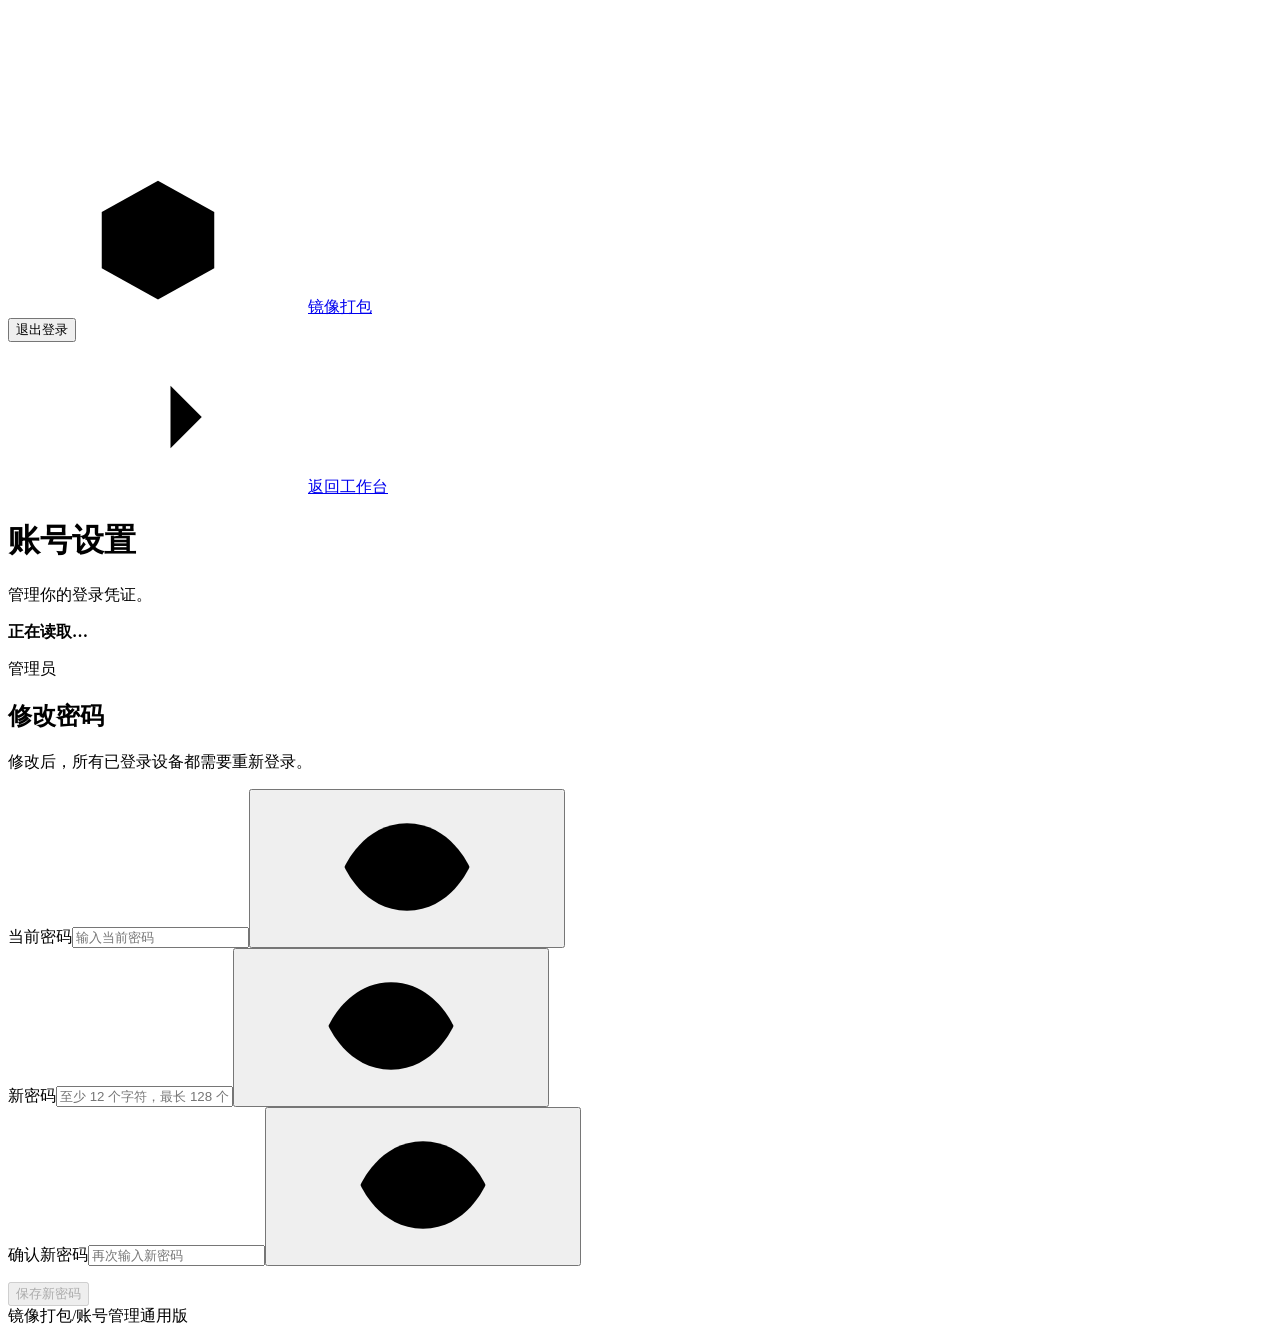
==== design/account.html @ 54722edd "Add NAS workbench preview with authentication and automated GHCR publishing" ====
<!doctype html>
<html lang="zh-CN"><head><meta charset="utf-8"><meta name="viewport" content="width=device-width,initial-scale=1"><meta name="color-scheme" content="light"><title>账号设置 · 镜像打包</title><link rel="stylesheet" href="/studio.css"><link rel="stylesheet" href="/auth.css"><script src="/auth-client.js" defer></script><script src="/session.js" defer></script><script src="/account.js" defer></script></head>
<body><svg class="icon-definitions" aria-hidden="true"><defs><symbol id="a-box" viewBox="0 0 24 24"><path d="m12 3 9 5v9l-9 5-9-5V8l9-5Z"/><path d="m3 8 9 5 9-5m-9 5v9M7.5 5.5l9 5v4"/></symbol><symbol id="a-eye" viewBox="0 0 24 24"><path d="M2 12s3-7 10-7 10 7 10 7-3 7-10 7S2 12 2 12Z"/><circle cx="12" cy="12" r="3"/></symbol><symbol id="a-arrow" viewBox="0 0 24 24"><path d="M5 12h14m-5-5 5 5-5 5"/></symbol></defs></svg>
<header class="app-header"><div class="header-inner"><a class="brand" href="/"><span class="brand-mark"><svg class="icon"><use href="#a-box"/></svg></span>镜像打包</a><div class="header-end"><button class="text-button" type="button" data-logout>退出登录</button></div></div></header>
<main class="account-main"><div class="account-heading"><a class="account-back" href="/"><svg class="icon"><use href="#a-arrow"/></svg>返回工作台</a><h1>账号设置</h1><p>管理你的登录凭证。</p></div><section class="account-panel" aria-label="管理员账号"><div class="account-identity"><span class="account-avatar" data-account-avatar></span><div><strong data-account-name>正在读取…</strong><p>管理员</p></div></div>
<form id="password-form" class="password-form"><h2>修改密码</h2><p>修改后，所有已登录设备都需要重新登录。</p>
<div class="auth-field"><label for="current-password">当前密码</label><span class="password-wrap"><input id="current-password" name="current_password" type="password" placeholder="输入当前密码" autocomplete="current-password" maxlength="128" required><button class="password-toggle" type="button" data-password-target="current-password" aria-label="显示当前密码" aria-pressed="false"><svg class="icon"><use href="#a-eye"/></svg></button></span></div>
<div class="auth-field"><label for="new-password">新密码</label><span class="password-wrap"><input id="new-password" name="new_password" type="password" placeholder="至少 12 个字符，最长 128 个字符" autocomplete="new-password" minlength="12" maxlength="128" required><button class="password-toggle" type="button" data-password-target="new-password" aria-label="显示新密码" aria-pressed="false"><svg class="icon"><use href="#a-eye"/></svg></button></span></div>
<div class="auth-field"><label for="confirm-password">确认新密码</label><span class="password-wrap"><input id="confirm-password" name="confirm_password" type="password" placeholder="再次输入新密码" autocomplete="new-password" minlength="12" maxlength="128" required><button class="password-toggle" type="button" data-password-target="confirm-password" aria-label="显示确认密码" aria-pressed="false"><svg class="icon"><use href="#a-eye"/></svg></button></span></div>
<p class="auth-message" id="password-message" role="alert"></p><button class="primary-button auth-submit" id="password-submit" type="submit" disabled>保存新密码</button></form></section><footer><span>镜像打包<span class="footer-separator">/</span>账号管理</span><span>通用版</span></footer></main></body></html>
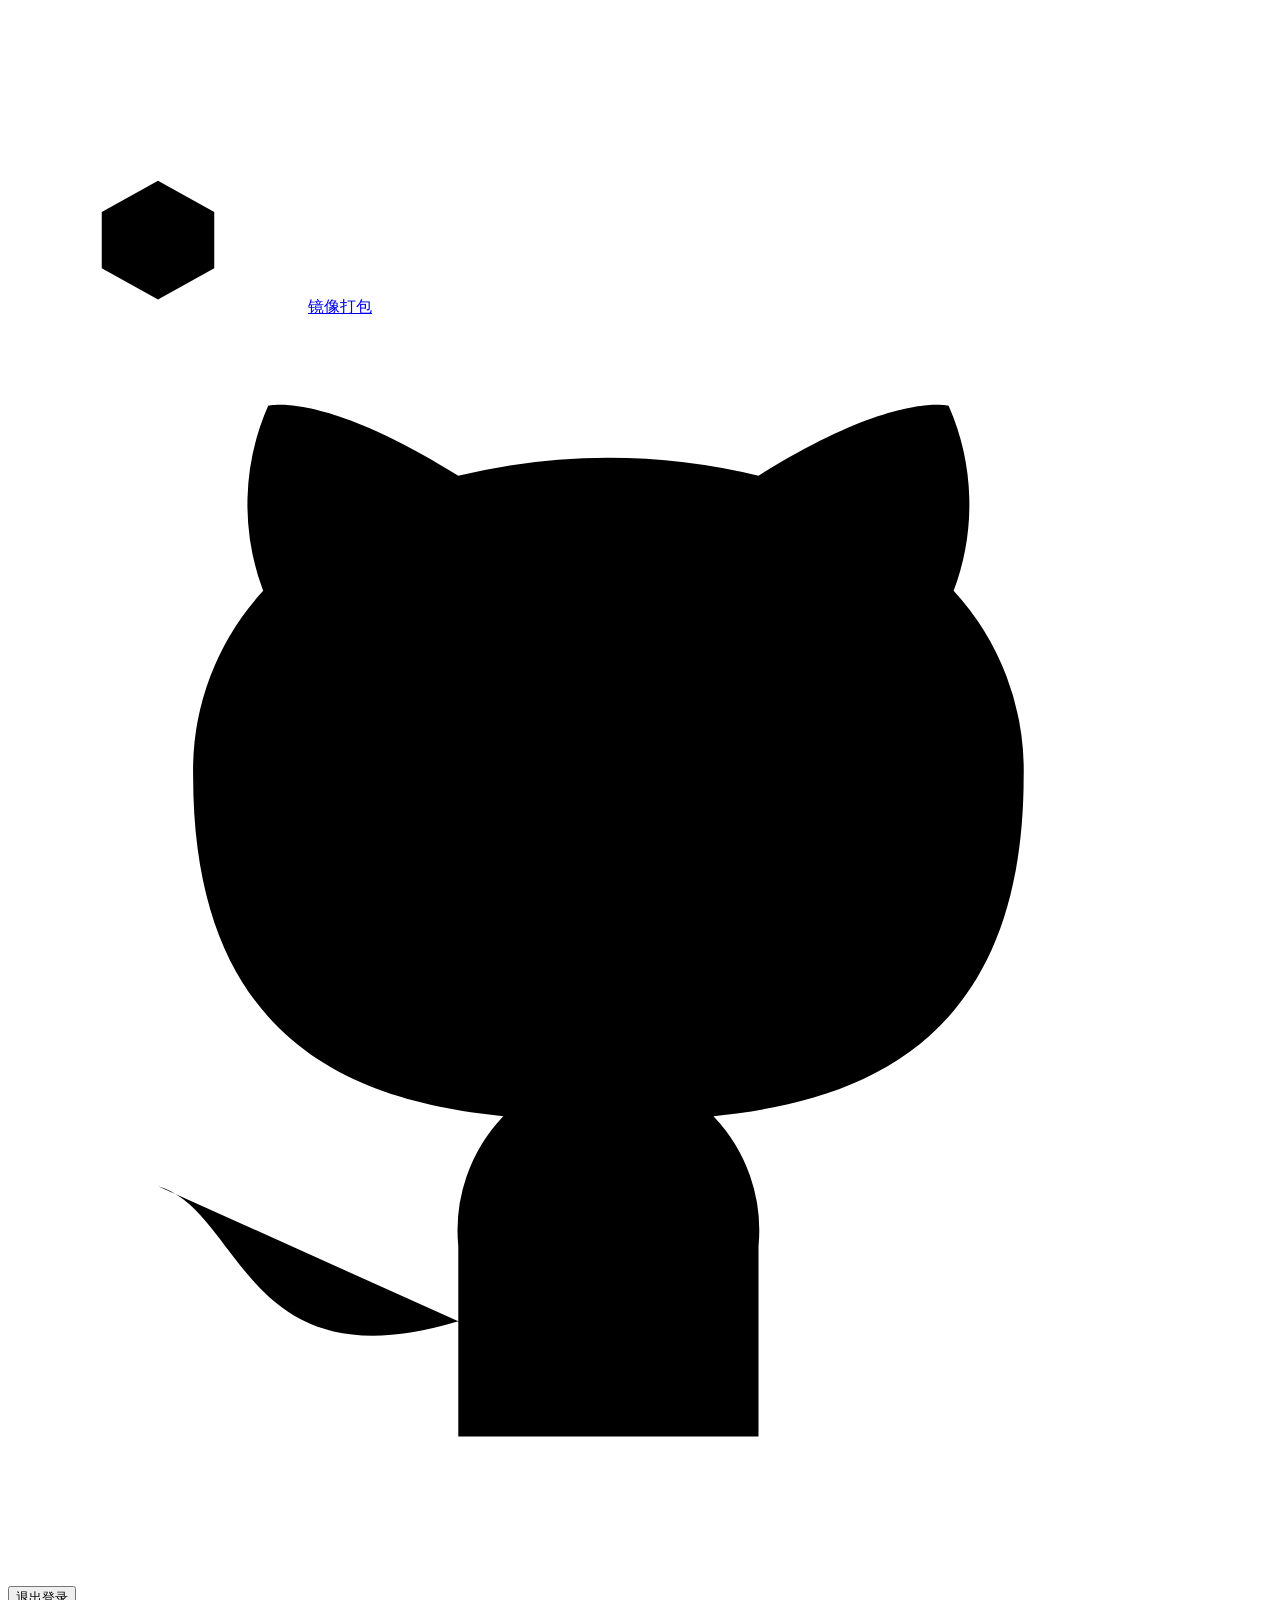
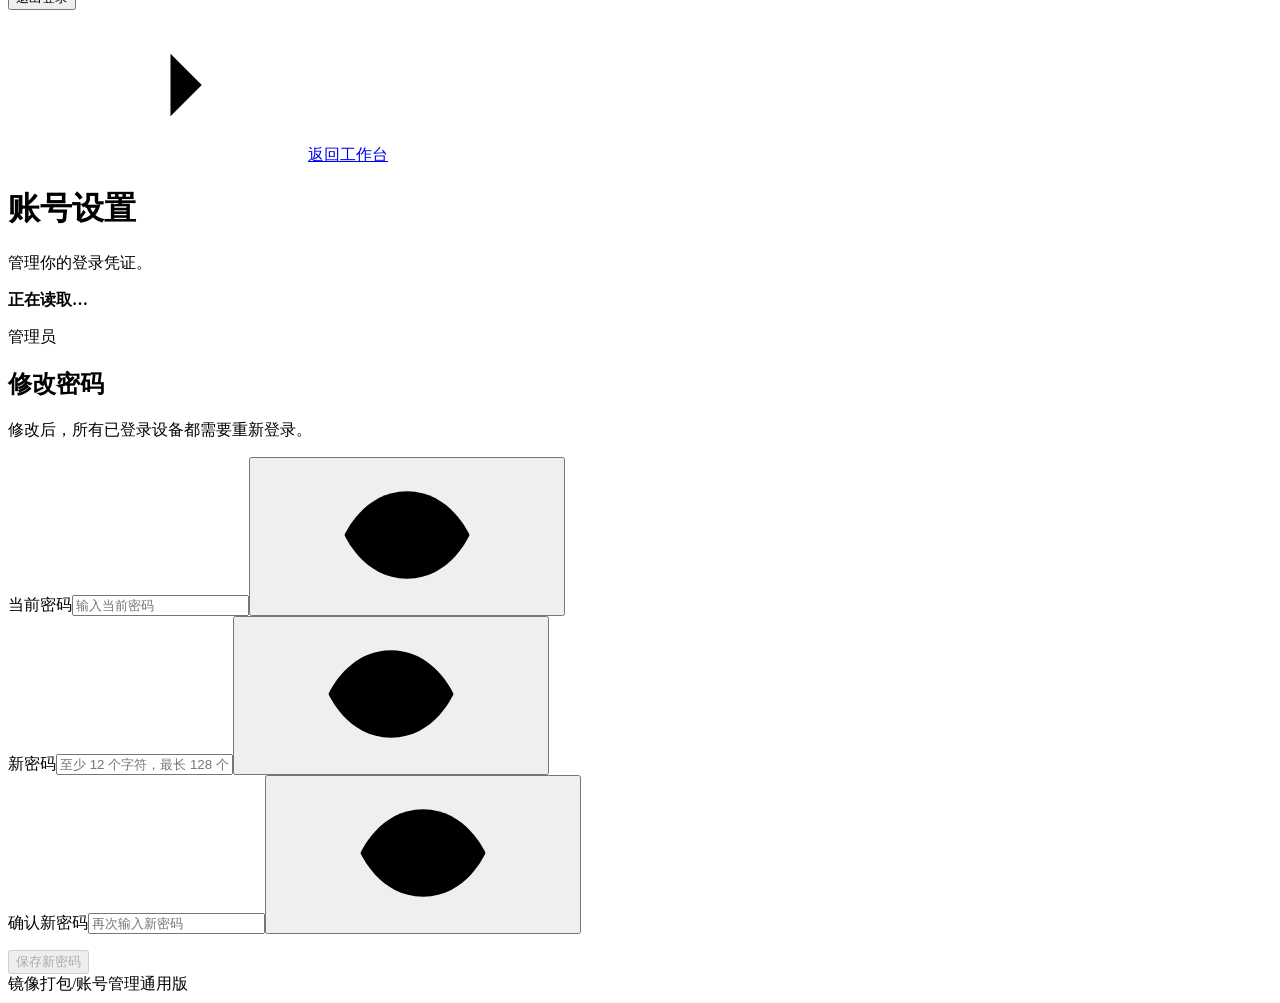
==== commit 4dc4b96e: "Move packaging history to a dedicated page and add GitHub shortcut" ====
--- a/design/account.html
+++ b/design/account.html
@@ -1,7 +1,7 @@
 <!doctype html>
-<html lang="zh-CN"><head><meta charset="utf-8"><meta name="viewport" content="width=device-width,initial-scale=1"><meta name="color-scheme" content="light"><title>账号设置 · 镜像打包</title><link rel="stylesheet" href="/studio.css"><link rel="stylesheet" href="/auth.css"><script src="/auth-client.js" defer></script><script src="/session.js" defer></script><script src="/account.js" defer></script></head>
+<html lang="zh-CN"><head><meta charset="utf-8"><meta name="viewport" content="width=device-width,initial-scale=1"><meta name="color-scheme" content="light"><title>账号设置 · 镜像打包</title><link rel="icon" type="image/svg+xml" href="/favicon.svg"><link rel="stylesheet" href="/studio.css"><link rel="stylesheet" href="/auth.css"><script src="/auth-client.js" defer></script><script src="/session.js" defer></script><script src="/account.js" defer></script></head>
 <body><svg class="icon-definitions" aria-hidden="true"><defs><symbol id="a-box" viewBox="0 0 24 24"><path d="m12 3 9 5v9l-9 5-9-5V8l9-5Z"/><path d="m3 8 9 5 9-5m-9 5v9M7.5 5.5l9 5v4"/></symbol><symbol id="a-eye" viewBox="0 0 24 24"><path d="M2 12s3-7 10-7 10 7 10 7-3 7-10 7S2 12 2 12Z"/><circle cx="12" cy="12" r="3"/></symbol><symbol id="a-arrow" viewBox="0 0 24 24"><path d="M5 12h14m-5-5 5 5-5 5"/></symbol></defs></svg>
-<header class="app-header"><div class="header-inner"><a class="brand" href="/"><span class="brand-mark"><svg class="icon"><use href="#a-box"/></svg></span>镜像打包</a><div class="header-end"><button class="text-button" type="button" data-logout>退出登录</button></div></div></header>
+<header class="app-header"><div class="header-inner"><a class="brand" href="/"><span class="brand-mark"><svg class="icon"><use href="#a-box"/></svg></span>镜像打包</a><div class="header-end"><a class="project-link" href="https://github.com/Agonie0v0/binpack" target="_blank" rel="noopener noreferrer" aria-label="GitHub 项目地址（新窗口打开）" title="GitHub 项目地址"><svg class="icon project-icon" viewBox="0 0 24 24" aria-hidden="true"><path d="M9 19c-4.3 1.3-4.3-2.2-6-2.7m12 5v-3.8a3.3 3.3 0 0 0-.9-2.6c3-.3 6.2-1.5 6.2-6.8a5.3 5.3 0 0 0-1.4-3.7 4.9 4.9 0 0 0-.1-3.7S17.7.4 15 2.1a12.7 12.7 0 0 0-6 0C6.3.4 5.2.7 5.2.7a4.9 4.9 0 0 0-.1 3.7 5.3 5.3 0 0 0-1.4 3.7c0 5.3 3.2 6.5 6.2 6.8A3.3 3.3 0 0 0 9 17.5v3.8" transform="translate(0 1) scale(.95)"/></svg></a><button class="text-button" type="button" data-logout>退出登录</button></div></div></header>
 <main class="account-main"><div class="account-heading"><a class="account-back" href="/"><svg class="icon"><use href="#a-arrow"/></svg>返回工作台</a><h1>账号设置</h1><p>管理你的登录凭证。</p></div><section class="account-panel" aria-label="管理员账号"><div class="account-identity"><span class="account-avatar" data-account-avatar></span><div><strong data-account-name>正在读取…</strong><p>管理员</p></div></div>
 <form id="password-form" class="password-form"><h2>修改密码</h2><p>修改后，所有已登录设备都需要重新登录。</p>
 <div class="auth-field"><label for="current-password">当前密码</label><span class="password-wrap"><input id="current-password" name="current_password" type="password" placeholder="输入当前密码" autocomplete="current-password" maxlength="128" required><button class="password-toggle" type="button" data-password-target="current-password" aria-label="显示当前密码" aria-pressed="false"><svg class="icon"><use href="#a-eye"/></svg></button></span></div>
